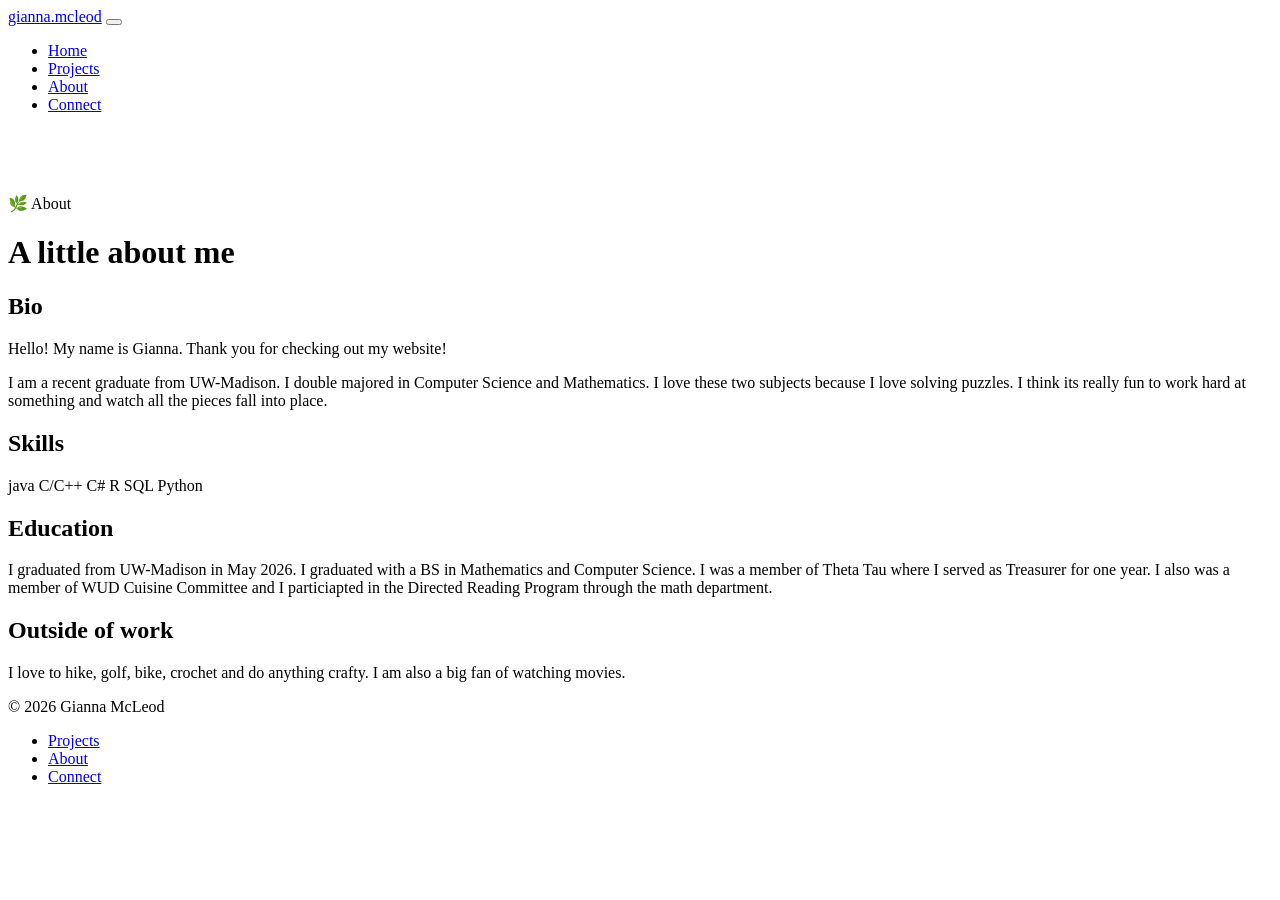
==== about.html @ 7a7d7c48 "Update about.html" ====
<!DOCTYPE html>
<html lang="en">
<head>
  <meta charset="UTF-8" />
  <meta name="viewport" content="width=device-width, initial-scale=1.0" />
  <title>About — Gianna McLeod</title>
  <link rel="stylesheet" href="styles.css" />
</head>
<body>

  <nav class="site-nav">
    <div class="nav-inner">
      <a href="index.html" class="nav-logo"><span class="dot"></span>gianna.mcleod</a>
      <button class="nav-toggle" aria-label="Toggle navigation"><span></span></button>
      <ul class="nav-links">
        <li><a href="index.html">Home</a></li>
        <li><a href="projects.html">Projects</a></li>
        <li><a href="about.html" aria-current="page">About</a></li>
        <li><a href="connect.html">Connect</a></li>
      </ul>
    </div>
  </nav>

  <main>
    <div class="wrap">

      <header class="tight" style="padding-top: 48px;">
        <p class="eyebrow">🌿 About</p>
        <h1>A little about me</h1>
      </header>
      <section class="tight prose">
        <h2>Bio</h2>
        <div class="placeholder-block">
          <p>Hello! My name is Gianna. Thank you for checking out my website!</p>
          <p>I am a recent graduate from UW-Madison. I double majored in Computer Science and Mathematics. 
          I love these two subjects because I love solving puzzles. I think its really fun to work hard
          at something and watch all the pieces fall into place.</p>
        </div>
      </section>
      <section class="tight">
        <h2>Skills</h2>
        <div class="skills-grid">
          <span class="skill-chip">java</span>
          <span class="skill-chip">C/C++</span>
          <span class="skill-chip">C#</span>
          <span class="skill-chip">R</span>
          <span class="skill-chip">SQL</span>
          <span class="skill-chip">Python</span>
        </div>
      </section>
      <section class="tight prose">
        <h2>Education</h2>
        <div class="placeholder-block">
          <p>I graduated from UW-Madison in May 2026. I graduated with a BS in Mathematics and Computer Science.
          I was a member of Theta Tau where I served as Treasurer for one year. I also was a member of 
          WUD Cuisine Committee and I particiapted in the Directed Reading Program through the math department. </p>
        </div>
      </section>
      
      <section class="tight prose">
        <h2>Outside of work</h2>
        <div class="placeholder-block">
          <p>I love to hike, golf, bike, crochet and do anything crafty. I am also a big fan of watching movies.</p>
        </div>
      </section>

    </div>
  </main>

  <footer>
    <div class="wrap-wide">
      <p>&copy; 2026 Gianna McLeod</p>
      <ul class="footer-links">
        <li><a href="projects.html">Projects</a></li>
        <li><a href="about.html">About</a></li>
        <li><a href="connect.html">Connect</a></li>
      </ul>
    </div>
  </footer>

  <script src="script.js"></script>
</body>
</html>
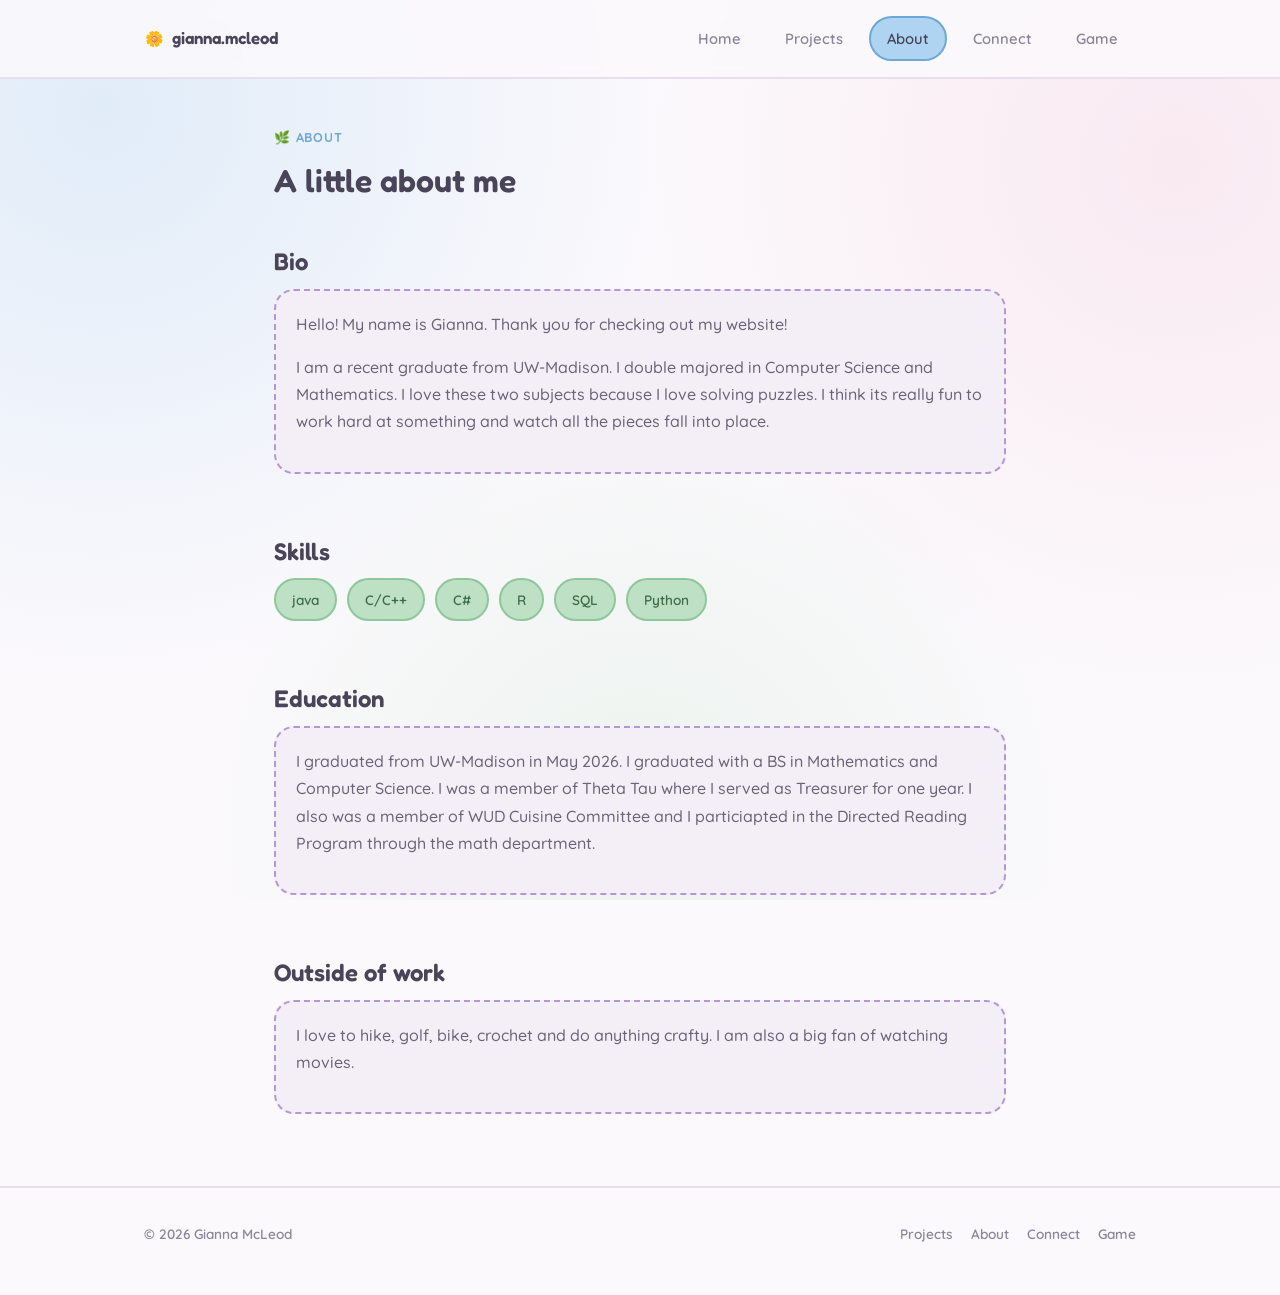
==== commit a74c7643: "Update about.html" ====
--- a/about.html
+++ b/about.html
@@ -17,6 +17,7 @@
         <li><a href="projects.html">Projects</a></li>
         <li><a href="about.html" aria-current="page">About</a></li>
         <li><a href="connect.html">Connect</a></li>
+        <li><a href="game.html">Game</a></li>
       </ul>
     </div>
   </nav>
@@ -74,6 +75,7 @@
         <li><a href="projects.html">Projects</a></li>
         <li><a href="about.html">About</a></li>
         <li><a href="connect.html">Connect</a></li>
+        <li><a href="game.html">Game</a></li>
       </ul>
     </div>
   </footer>
--- a/styles.css
+++ b/styles.css
@@ -0,0 +1,585 @@
+/* ============================================================
+   Design tokens — Wildflower Field
+   Palette: sky, blush, lilac, buttercup, sage, ink (soft, never true black)
+   Type: Fredoka (display, rounded + cute) / Quicksand (body + utility)
+   ============================================================ */
+
+@import url('https://fonts.googleapis.com/css2?family=Fredoka:wght@400;500;600;700&family=Quicksand:wght@400;500;600;700&display=swap');
+
+:root {
+  --paper: #FBF9FC;
+  --paper-dim: #F4EFF7;
+  --ink: #4A4458;
+  --ink-soft: #6B6478;
+  --slate: #8B8599;
+
+  --sky: #AFD4F2;
+  --sky-deep: #6FA8D6;
+  --blush: #F6C6D9;
+  --blush-deep: #E896B4;
+  --lilac: #D9C6ED;
+  --lilac-deep: #B497D6;
+  --buttercup: #FCE59E;
+  --buttercup-deep: #E8C458;
+  --sage: #BEE0C4;
+  --sage-deep: #8FC79C;
+
+  --line: #E7DEEF;
+  --line-strong: #D6C6E5;
+
+  --radius: 20px;
+  --radius-sm: 14px;
+  --max-w: 780px;
+  --wide-w: 1040px;
+
+  --ease: cubic-bezier(0.22, 1, 0.36, 1);
+}
+
+@media (prefers-reduced-motion: reduce) {
+  * { animation-duration: 0.001ms !important; animation-iteration-count: 1 !important; transition-duration: 0.001ms !important; scroll-behavior: auto !important; }
+}
+
+* { box-sizing: border-box; }
+
+html { scroll-behavior: smooth; }
+
+body {
+  margin: 0;
+  background: var(--paper);
+  background-image:
+    radial-gradient(circle at 8% 12%, rgba(175, 212, 242, 0.35), transparent 40%),
+    radial-gradient(circle at 92% 18%, rgba(246, 198, 217, 0.3), transparent 38%),
+    radial-gradient(circle at 50% 92%, rgba(190, 224, 196, 0.25), transparent 42%);
+  background-attachment: fixed;
+  color: var(--ink);
+  font-family: 'Quicksand', system-ui, sans-serif;
+  font-size: 16px;
+  line-height: 1.7;
+  -webkit-font-smoothing: antialiased;
+}
+
+h1, h2, h3, h4 {
+  font-family: 'Fredoka', system-ui, sans-serif;
+  color: var(--ink);
+  line-height: 1.2;
+  margin: 0 0 0.5em;
+  font-weight: 600;
+  letter-spacing: 0;
+}
+
+p { margin: 0 0 1em; color: var(--ink-soft); font-weight: 500; }
+
+a {
+  color: var(--sky-deep);
+  text-decoration: none;
+}
+
+.eyebrow {
+  font-family: 'Quicksand', sans-serif;
+  font-size: 0.8rem;
+  font-weight: 700;
+  letter-spacing: 0.06em;
+  text-transform: uppercase;
+  color: var(--sky-deep);
+}
+
+/* ---------------- Layout shells ---------------- */
+
+.wrap {
+  max-width: var(--max-w);
+  margin: 0 auto;
+  padding: 0 24px;
+}
+
+.wrap-wide {
+  max-width: var(--wide-w);
+  margin: 0 auto;
+  padding: 0 24px;
+}
+
+main { display: block; }
+
+section { padding: 56px 0; }
+section.tight { padding: 32px 0; }
+
+/* ---------------- Nav ---------------- */
+
+.site-nav {
+  position: sticky;
+  top: 0;
+  z-index: 20;
+  background: rgba(251, 249, 252, 0.88);
+  backdrop-filter: blur(8px);
+  border-bottom: 2px solid var(--line);
+}
+
+.nav-inner {
+  max-width: var(--wide-w);
+  margin: 0 auto;
+  padding: 16px 24px;
+  display: flex;
+  align-items: center;
+  justify-content: space-between;
+}
+
+.nav-logo {
+  font-family: 'Fredoka', sans-serif;
+  font-weight: 600;
+  font-size: 1.05rem;
+  color: var(--ink);
+  display: flex;
+  align-items: center;
+  gap: 8px;
+}
+
+.nav-logo .dot {
+  width: 20px;
+  height: 20px;
+  display: inline-flex;
+  align-items: center;
+  justify-content: center;
+  font-size: 15px;
+  line-height: 1;
+}
+.nav-logo .dot::before {
+  content: '🌼';
+}
+
+.nav-links {
+  display: flex;
+  gap: 8px;
+  list-style: none;
+  margin: 0;
+  padding: 0;
+}
+
+.nav-links a {
+  font-family: 'Quicksand', sans-serif;
+  font-size: 0.92rem;
+  font-weight: 600;
+  color: var(--slate);
+  padding: 8px 16px;
+  border-radius: 100px;
+  border: 2px solid transparent;
+  transition: color 0.2s var(--ease), background 0.2s var(--ease), border-color 0.2s var(--ease);
+  display: inline-block;
+}
+
+.nav-links a:hover { color: var(--ink); background: var(--paper-dim); }
+
+.nav-links a[aria-current="page"] {
+  color: var(--ink);
+  background: var(--sky);
+  border-color: var(--sky-deep);
+}
+
+.nav-toggle {
+  display: none;
+  background: var(--paper-dim);
+  border: 2px solid var(--line-strong);
+  border-radius: 10px;
+  width: 38px;
+  height: 38px;
+  cursor: pointer;
+}
+
+.nav-toggle span,
+.nav-toggle span::before,
+.nav-toggle span::after {
+  content: '';
+  display: block;
+  width: 16px;
+  height: 2px;
+  border-radius: 2px;
+  background: var(--ink);
+  margin: 0 auto;
+  position: relative;
+}
+.nav-toggle span::before { top: -5px; }
+.nav-toggle span::after { top: 3px; }
+
+@media (max-width: 640px) {
+  .nav-toggle { display: block; }
+  .nav-links {
+    position: absolute;
+    top: 100%;
+    left: 0;
+    right: 0;
+    background: var(--paper);
+    border-bottom: 2px solid var(--line);
+    flex-direction: column;
+    gap: 4px;
+    display: none;
+    padding: 12px 24px 20px;
+  }
+  .nav-links.open { display: flex; }
+  .nav-links a { padding: 10px 14px; }
+}
+
+/* ---------------- Signature: wildflower sprig divider ---------------- */
+
+.pulse-rule {
+  width: 100%;
+  height: 40px;
+  display: block;
+  opacity: 0.9;
+}
+
+/* ---------------- Hero ---------------- */
+
+.hero {
+  padding: 88px 0 40px;
+  position: relative;
+  overflow: hidden;
+}
+
+.hero-eyebrow {
+  margin-bottom: 18px;
+  display: inline-flex;
+  align-items: center;
+  gap: 6px;
+}
+
+.hero h1 {
+  font-size: clamp(2.2rem, 5.6vw, 3.3rem);
+  max-width: 15ch;
+}
+
+.hero .lede {
+  font-size: 1.1rem;
+  max-width: 52ch;
+  color: var(--ink-soft);
+}
+
+.hero-actions {
+  display: flex;
+  gap: 14px;
+  margin-top: 28px;
+  flex-wrap: wrap;
+}
+
+.btn {
+  font-family: 'Quicksand', sans-serif;
+  font-weight: 700;
+  font-size: 0.92rem;
+  padding: 13px 24px;
+  border-radius: 100px;
+  display: inline-flex;
+  align-items: center;
+  gap: 8px;
+  transition: transform 0.18s var(--ease), box-shadow 0.18s var(--ease), background 0.18s var(--ease);
+  border: 2px solid transparent;
+}
+
+.btn-primary {
+  background: var(--sky);
+  color: #2E4E68;
+  border-color: var(--sky-deep);
+  box-shadow: 0 4px 0 var(--sky-deep);
+}
+.btn-primary:hover { transform: translateY(-2px); box-shadow: 0 6px 0 var(--sky-deep); }
+.btn-primary:active { transform: translateY(1px); box-shadow: 0 2px 0 var(--sky-deep); }
+
+.btn-ghost {
+  border: 2px solid var(--blush-deep);
+  color: #8A4A63;
+  background: var(--blush);
+}
+.btn-ghost:hover { transform: translateY(-2px); }
+
+/* ---------------- Highlight cards (home) ---------------- */
+
+.highlight-grid {
+  display: grid;
+  grid-template-columns: repeat(3, 1fr);
+  gap: 18px;
+}
+
+@media (max-width: 720px) {
+  .highlight-grid { grid-template-columns: 1fr; }
+}
+
+.highlight-card {
+  border: 2px solid var(--line);
+  border-radius: var(--radius);
+  padding: 22px;
+  background: #FFFFFF;
+  transition: box-shadow 0.2s var(--ease), transform 0.2s var(--ease), border-color 0.2s var(--ease);
+}
+
+.highlight-card:nth-of-type(3n+1) { border-color: var(--sky); }
+.highlight-card:nth-of-type(3n+2) { border-color: var(--blush); }
+.highlight-card:nth-of-type(3n+3) { border-color: var(--sage); }
+
+.highlight-card:hover {
+  box-shadow: 0 10px 24px -10px rgba(180, 151, 214, 0.35);
+  transform: translateY(-3px);
+}
+
+.highlight-card .tag-mono {
+  display: inline-block;
+  margin-bottom: 10px;
+}
+
+.highlight-card h3 {
+  font-size: 1.15rem;
+  margin-bottom: 6px;
+}
+
+.highlight-card p {
+  font-size: 0.92rem;
+  margin-bottom: 0;
+}
+
+/* ---------------- Section headers ---------------- */
+
+.section-head {
+  display: flex;
+  align-items: baseline;
+  justify-content: space-between;
+  gap: 16px;
+  margin-bottom: 26px;
+  flex-wrap: wrap;
+}
+
+.section-head h2 {
+  font-size: 1.6rem;
+}
+
+/* ---------------- Project cards ---------------- */
+
+.project-grid {
+  display: grid;
+  gap: 20px;
+}
+
+.project-card {
+  border: 2px solid var(--line);
+  border-radius: var(--radius);
+  padding: 26px;
+  background: #FFFFFF;
+  transition: box-shadow 0.2s var(--ease), border-color 0.2s var(--ease), transform 0.2s var(--ease);
+}
+
+.project-card:nth-of-type(6n+1) { border-color: var(--sky); }
+.project-card:nth-of-type(6n+2) { border-color: var(--blush); }
+.project-card:nth-of-type(6n+3) { border-color: var(--buttercup-deep); }
+.project-card:nth-of-type(6n+4) { border-color: var(--sage); }
+.project-card:nth-of-type(6n+5) { border-color: var(--lilac); }
+.project-card:nth-of-type(6n+6) { border-color: var(--sky); }
+
+.project-card:hover {
+  box-shadow: 0 12px 28px -14px rgba(180, 151, 214, 0.4);
+  transform: translateY(-2px);
+}
+
+.project-card-head {
+  display: flex;
+  align-items: center;
+  justify-content: space-between;
+  gap: 12px;
+  margin-bottom: 10px;
+}
+
+.project-card-head h3 {
+  font-size: 1.3rem;
+  margin: 0;
+}
+
+.tag-mono {
+  font-family: 'Quicksand', sans-serif;
+  font-size: 0.72rem;
+  font-weight: 700;
+  letter-spacing: 0.04em;
+  text-transform: uppercase;
+  color: #5C4A70;
+  background: var(--lilac);
+  border: 2px solid var(--lilac-deep);
+  padding: 4px 12px;
+  border-radius: 100px;
+  white-space: nowrap;
+}
+
+.project-card-body p {
+  font-size: 0.97rem;
+}
+
+.project-card-body video,
+.project-card-body iframe {
+  width: 100%;
+  border-radius: var(--radius-sm);
+  border: 2px solid var(--line);
+  margin-top: 6px;
+  display: block;
+}
+
+.project-card-body iframe { height: 480px; }
+
+.caption {
+  font-family: 'Quicksand', sans-serif;
+  font-size: 0.8rem;
+  font-weight: 600;
+  color: var(--slate);
+  margin-top: 6px;
+}
+
+.project-link {
+  display: inline-flex;
+  align-items: center;
+  gap: 6px;
+  font-family: 'Quicksand', sans-serif;
+  font-size: 0.92rem;
+  font-weight: 700;
+  color: var(--sky-deep);
+  border-bottom: 2px solid transparent;
+  transition: border-color 0.2s var(--ease), transform 0.2s var(--ease);
+}
+.project-link:hover { border-color: var(--sky-deep); }
+.project-link .arrow { transition: transform 0.2s var(--ease); display: inline-block; }
+.project-link:hover .arrow { transform: translateX(3px); }
+
+/* ---------------- Generic content blocks ---------------- */
+
+.prose p { font-size: 1rem; }
+
+.divider {
+  height: 0;
+  border: none;
+  margin: 48px 0;
+}
+
+/* ---------------- Placeholder blocks (about / connect skeletons) ---------------- */
+
+.placeholder-block {
+  border: 2px dashed var(--lilac-deep);
+  border-radius: var(--radius);
+  padding: 20px;
+  background: var(--paper-dim);
+  color: var(--ink-soft);
+  font-size: 0.92rem;
+}
+
+.placeholder-block strong { color: var(--ink); }
+
+.skills-grid {
+  display: flex;
+  flex-wrap: wrap;
+  gap: 10px;
+}
+
+.skill-chip {
+  font-family: 'Quicksand', sans-serif;
+  font-size: 0.85rem;
+  font-weight: 600;
+  padding: 8px 16px;
+  border-radius: 100px;
+  border: 2px solid var(--sage-deep);
+  color: #3E6B48;
+  background: var(--sage);
+}
+
+.contact-list {
+  display: grid;
+  gap: 12px;
+  list-style: none;
+  padding: 0;
+  margin: 0;
+}
+
+.contact-list li {
+  display: flex;
+  align-items: center;
+  gap: 12px;
+  padding: 16px 18px;
+  border: 2px solid var(--line);
+  border-radius: var(--radius);
+  background: #FFFFFF;
+  font-family: 'Quicksand', sans-serif;
+  font-weight: 600;
+  font-size: 0.95rem;
+}
+
+.contact-list li:nth-child(4n+1) { border-color: var(--sky); }
+.contact-list li:nth-child(4n+2) { border-color: var(--blush); }
+.contact-list li:nth-child(4n+3) { border-color: var(--sage); }
+.contact-list li:nth-child(4n+4) { border-color: var(--lilac); }
+
+.contact-list .label {
+  color: var(--slate);
+  min-width: 84px;
+  font-size: 0.75rem;
+  font-weight: 700;
+  text-transform: uppercase;
+  letter-spacing: 0.05em;
+}
+
+/* ---------------- Game page ---------------- */
+
+.game-frame {
+  border: 2px solid var(--line-strong);
+  border-radius: var(--radius);
+  background: #FFFFFF;
+  padding: 24px;
+  min-height: 420px;
+  display: flex;
+  align-items: center;
+  justify-content: center;
+  box-shadow: 0 10px 28px -16px rgba(180, 151, 214, 0.35);
+}
+
+.game-placeholder-text {
+  font-family: 'Quicksand', sans-serif;
+  font-weight: 600;
+  color: var(--slate);
+  font-size: 1.05rem;
+  margin: 0;
+}
+
+/* ---------------- Footer ---------------- */
+
+footer {
+  border-top: 2px solid var(--line);
+  padding: 32px 0 48px;
+  margin-top: 40px;
+}
+
+footer .wrap-wide {
+  display: flex;
+  align-items: center;
+  justify-content: space-between;
+  flex-wrap: wrap;
+  gap: 12px;
+}
+
+footer p {
+  font-family: 'Quicksand', sans-serif;
+  font-weight: 600;
+  font-size: 0.85rem;
+  color: var(--slate);
+  margin: 0;
+}
+
+footer .footer-links {
+  display: flex;
+  gap: 18px;
+  list-style: none;
+  padding: 0;
+  margin: 0;
+}
+
+footer .footer-links a {
+  font-family: 'Quicksand', sans-serif;
+  font-weight: 600;
+  font-size: 0.85rem;
+  color: var(--slate);
+}
+footer .footer-links a:hover { color: var(--sky-deep); }
+
+/* ---------------- Focus states ---------------- */
+
+a:focus-visible,
+button:focus-visible {
+  outline: 2px solid var(--sky-deep);
+  outline-offset: 2px;
+  border-radius: 4px;
+}
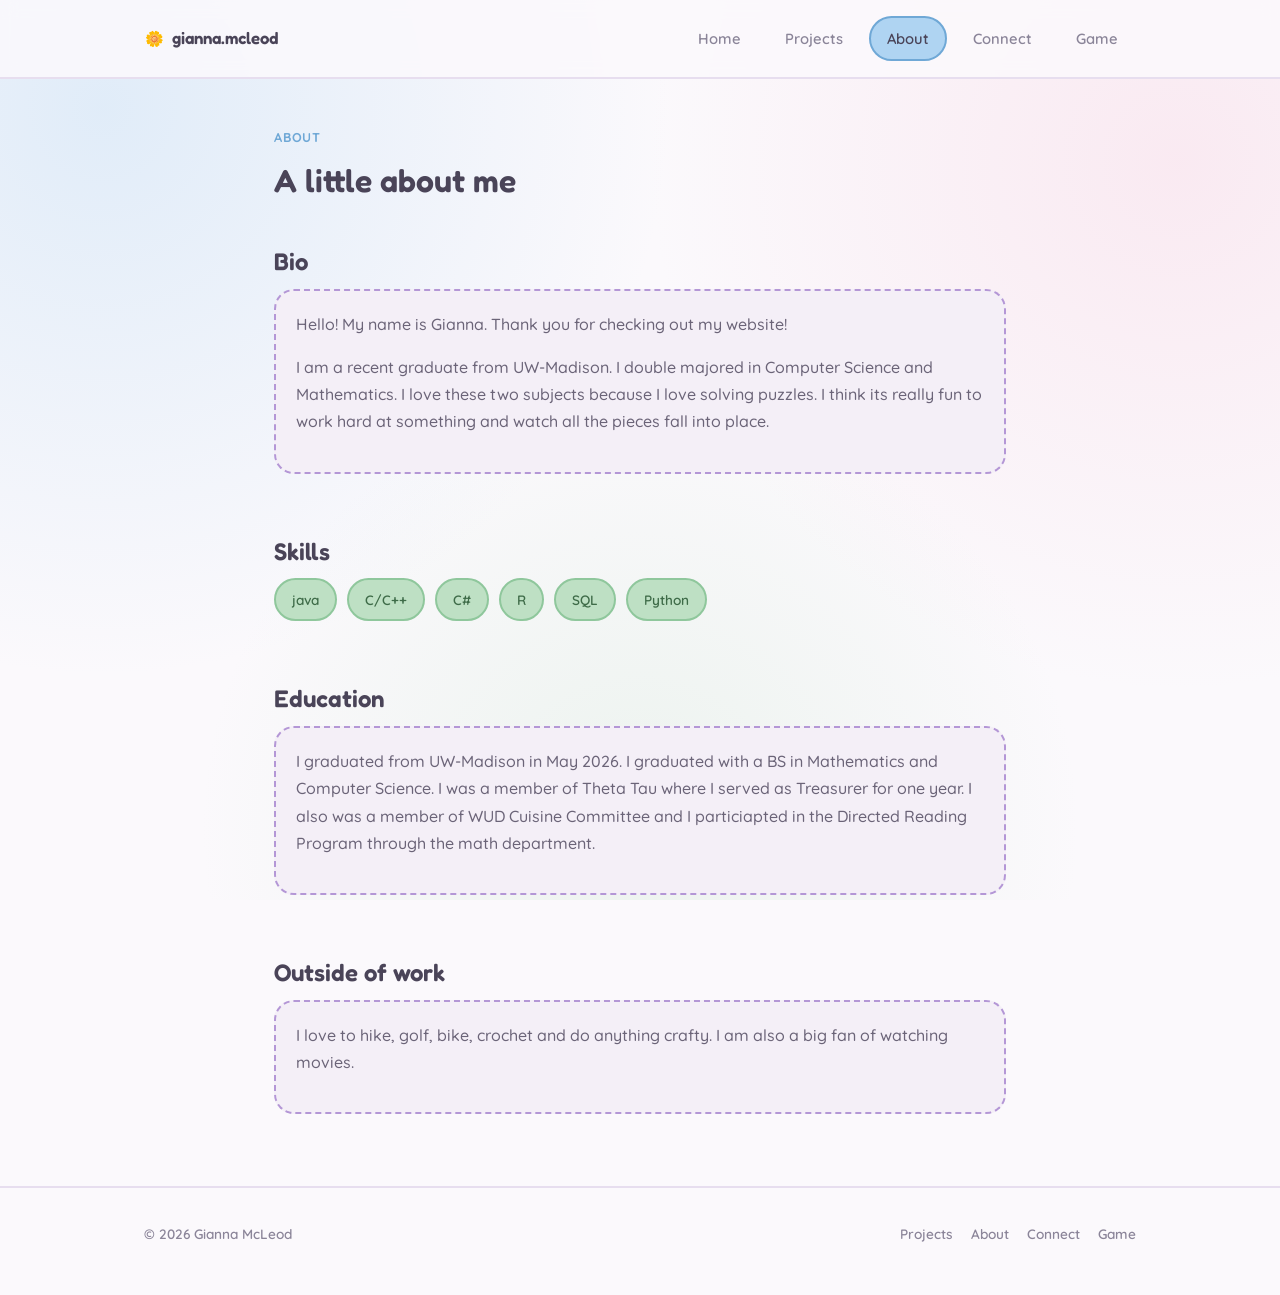
==== commit b2e776b8: "Update about.html" ====
--- a/about.html
+++ b/about.html
@@ -26,7 +26,7 @@
     <div class="wrap">
 
       <header class="tight" style="padding-top: 48px;">
-        <p class="eyebrow">🌿 About</p>
+        <p class="eyebrow">About</p>
         <h1>A little about me</h1>
       </header>
       <section class="tight prose">
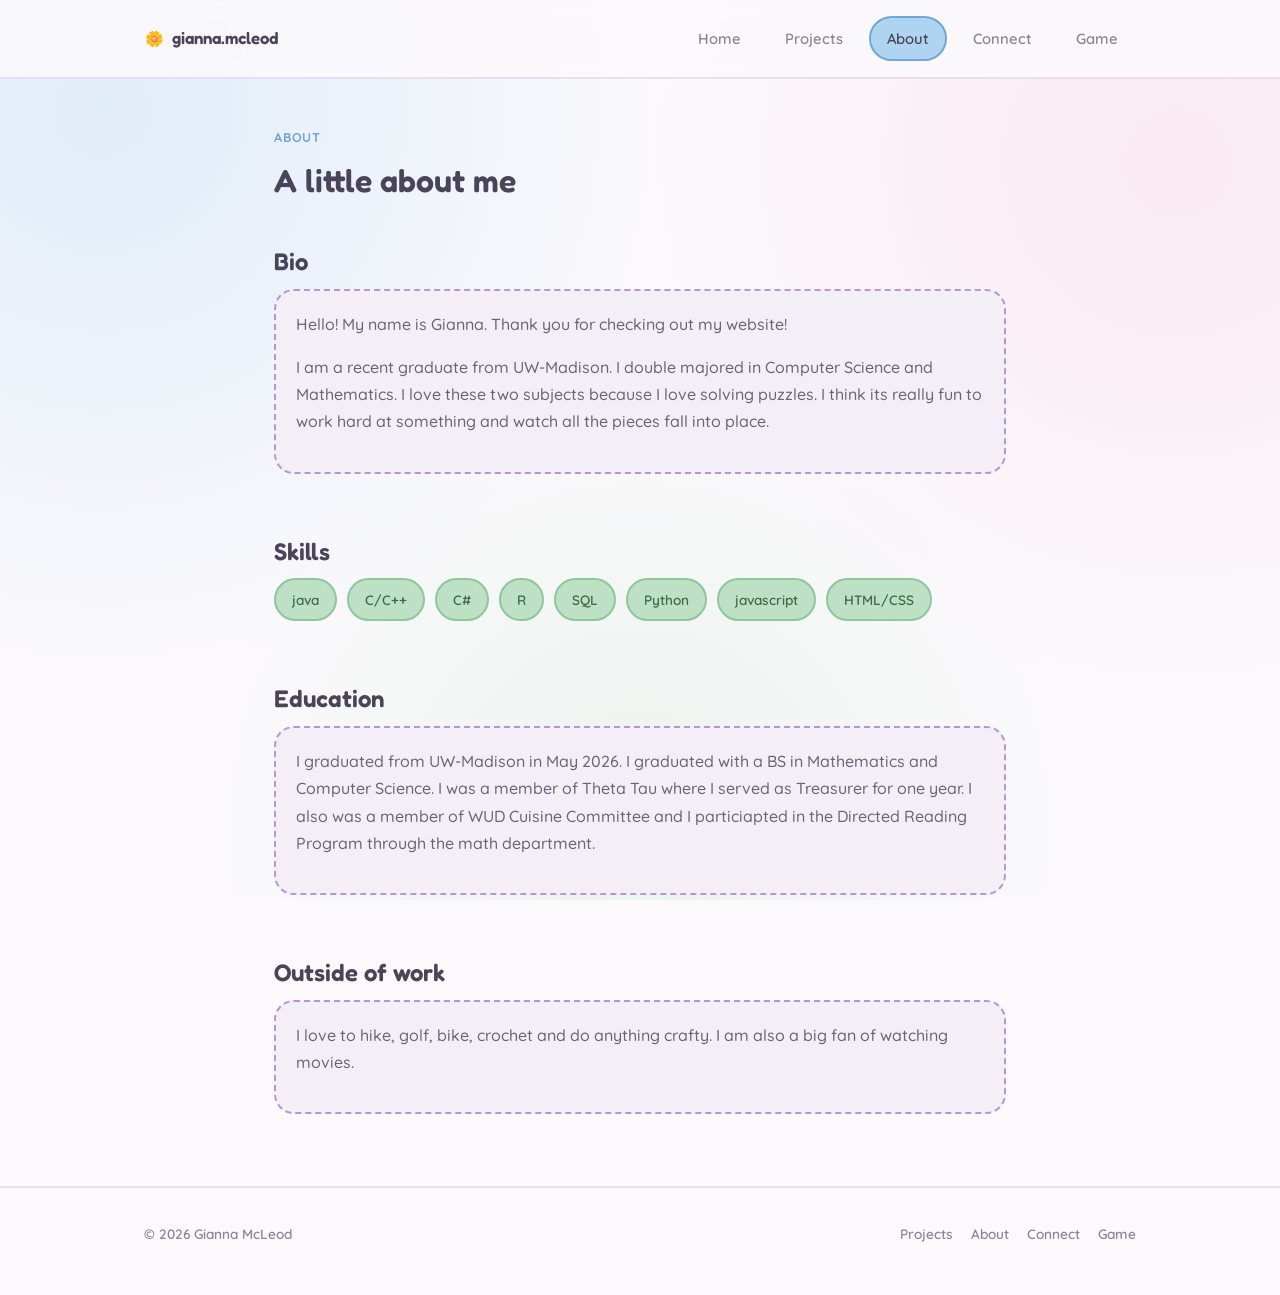
==== commit 534867c5: "Update about.html" ====
--- a/about.html
+++ b/about.html
@@ -47,6 +47,8 @@
           <span class="skill-chip">R</span>
           <span class="skill-chip">SQL</span>
           <span class="skill-chip">Python</span>
+          <span class="skill-chip">javascript</span>
+          <span class="skill-chip">HTML/CSS</span>
         </div>
       </section>
       <section class="tight prose">
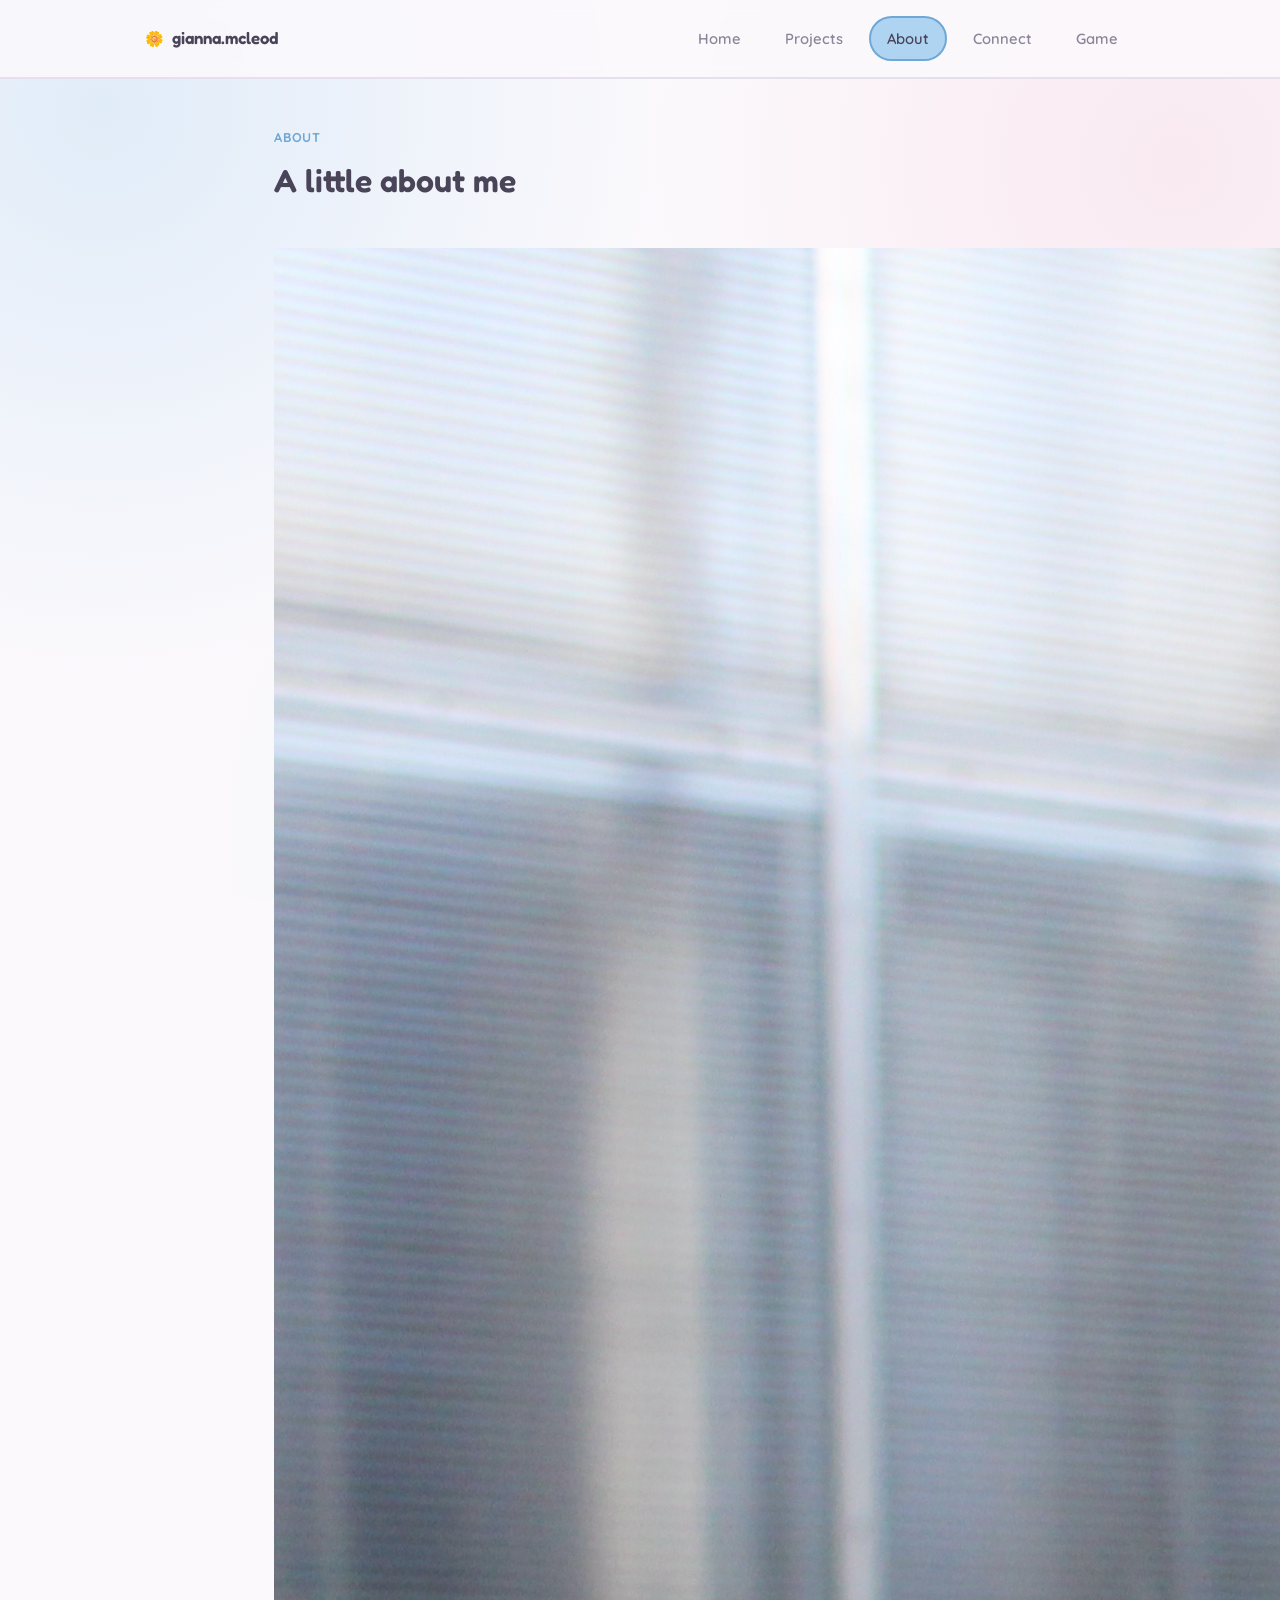
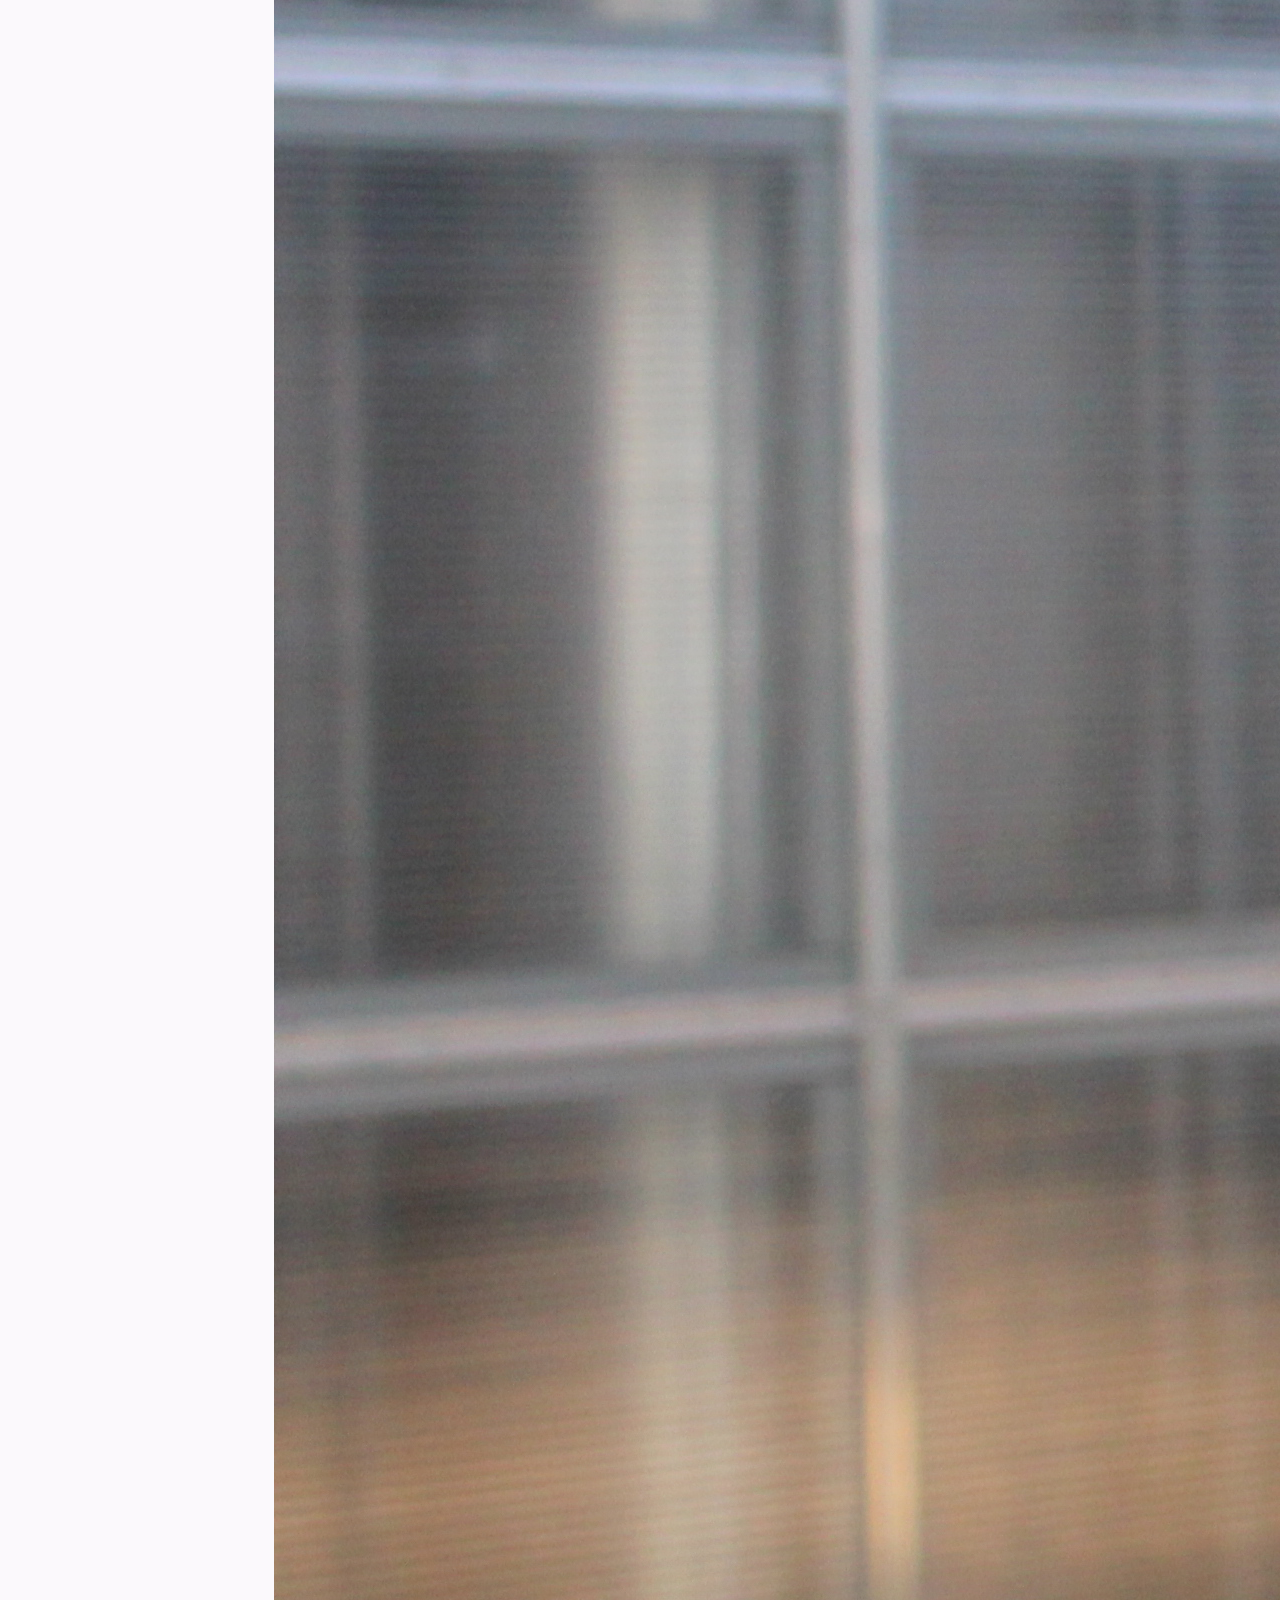
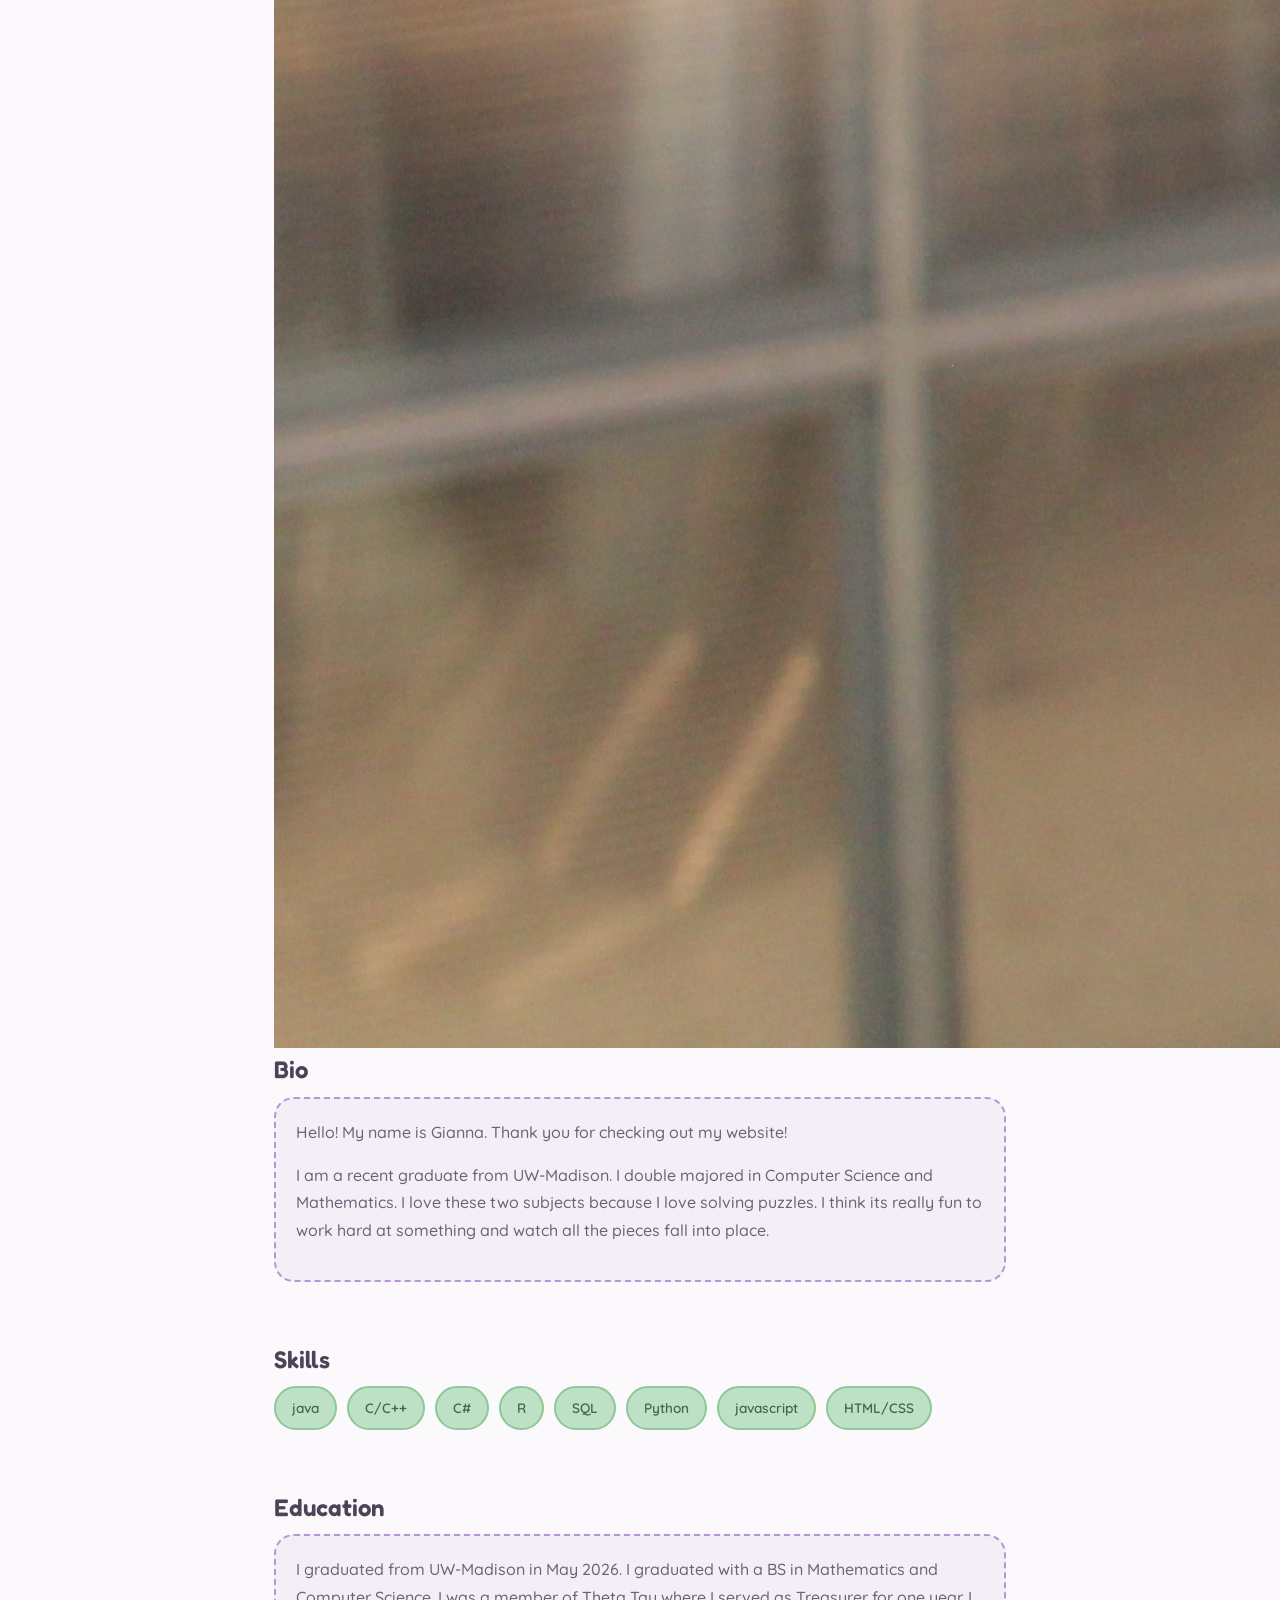
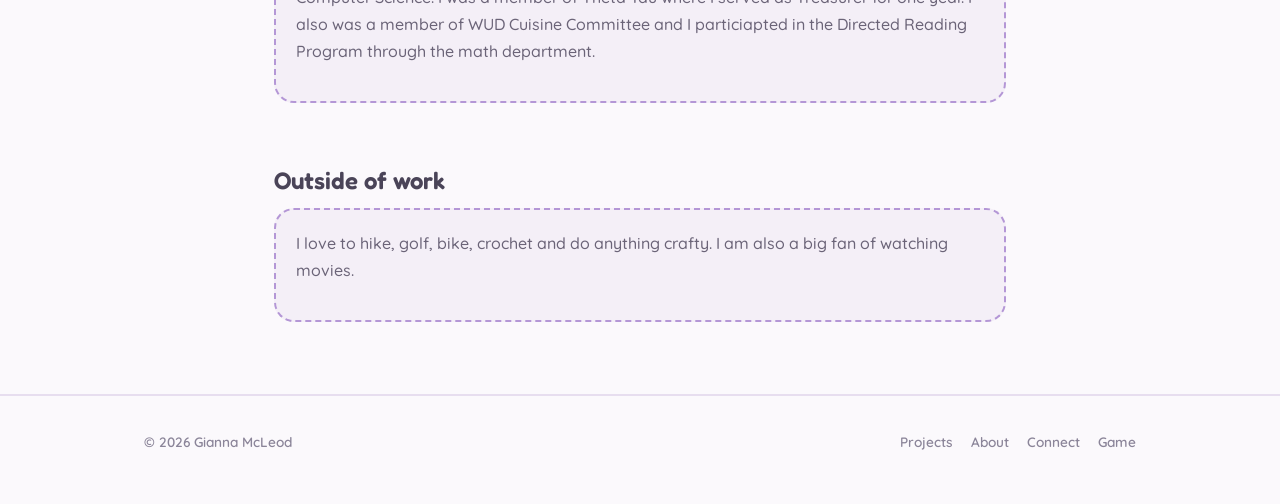
==== commit 9370b9fa: "Update about.html" ====
--- a/about.html
+++ b/about.html
@@ -30,6 +30,7 @@
         <h1>A little about me</h1>
       </header>
       <section class="tight prose">
+        <img src="photos/IMG_2889.JPG" alt="Photo of Gianna">
         <h2>Bio</h2>
         <div class="placeholder-block">
           <p>Hello! My name is Gianna. Thank you for checking out my website!</p>
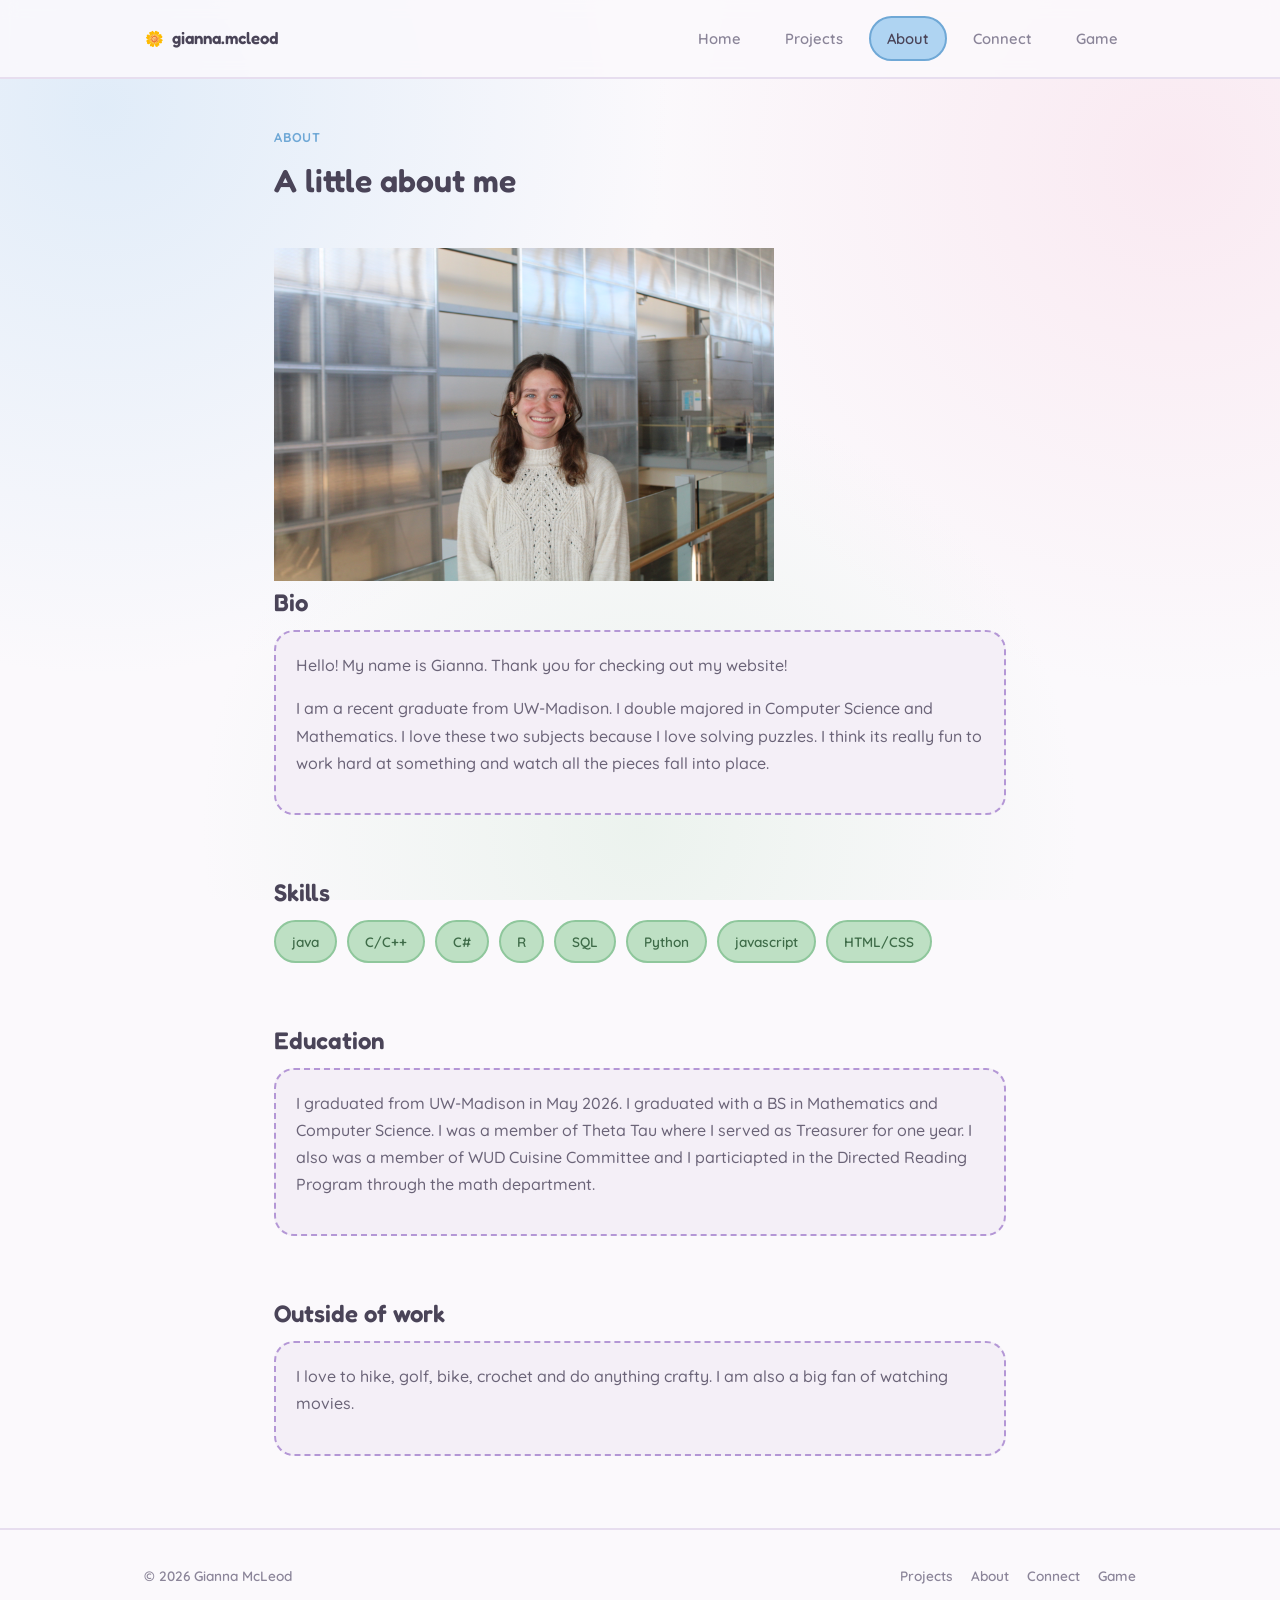
==== commit 03d03d82: "Update about.html" ====
--- a/about.html
+++ b/about.html
@@ -30,7 +30,7 @@
         <h1>A little about me</h1>
       </header>
       <section class="tight prose">
-        <img src="photos/IMG_2889.JPG" alt="Photo of Gianna">
+        <img src="photos/IMG_2889.JPG" alt="Photo of Gianna" style="max-width: 500px; width: 100%; height: auto;">
         <h2>Bio</h2>
         <div class="placeholder-block">
           <p>Hello! My name is Gianna. Thank you for checking out my website!</p>
